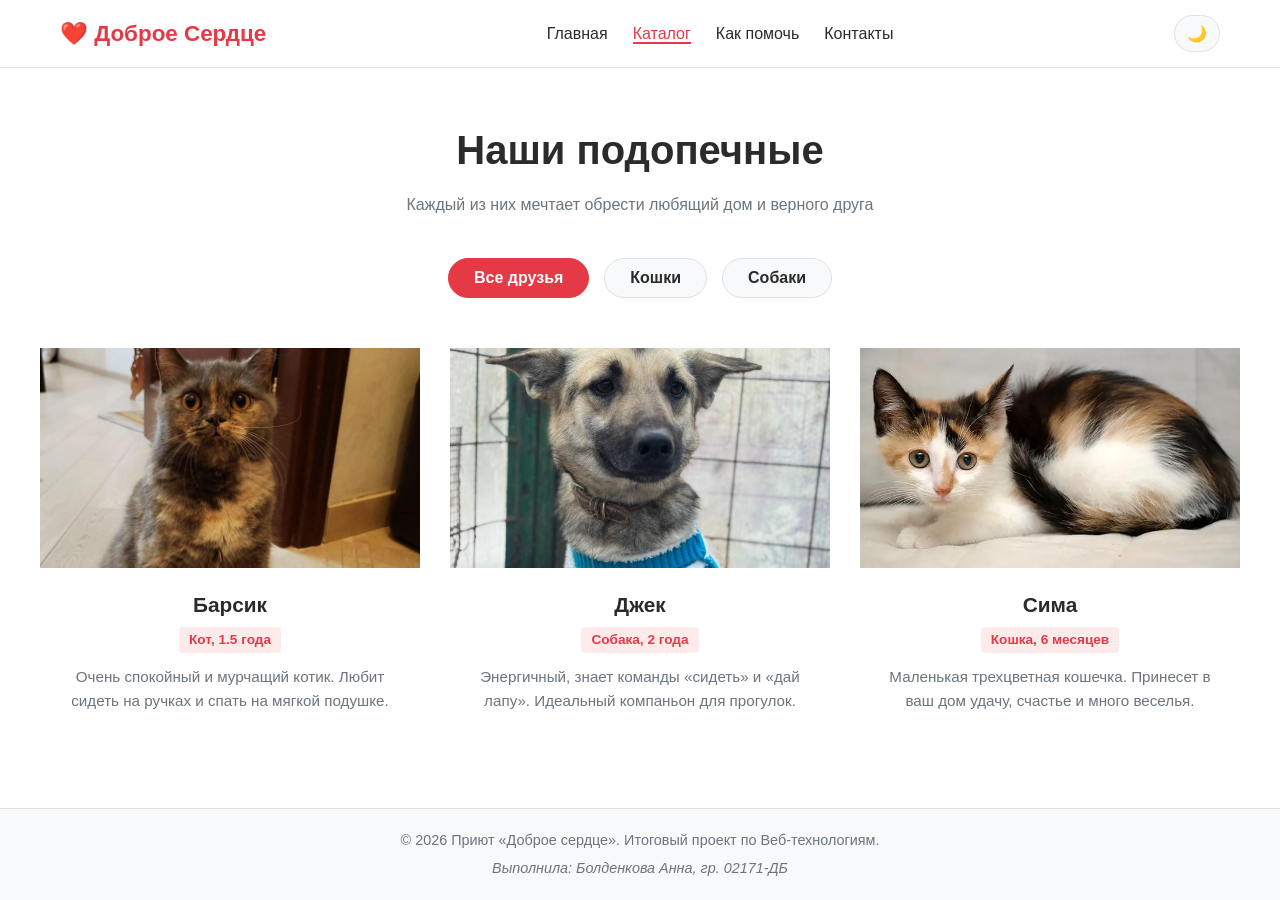
==== catalog.html @ ba564a3d "Завершила верстку страниц Как помочь, Каталог и Контакты, добавила форму записи и настроила стили" ====
<!DOCTYPE html>
<html lang="ru" data-theme="light">
<head>
    <meta charset="UTF-8">
    <meta name="viewport" content="width=device-width, initial-scale=1.0">
    <title>Каталог питомцев — «Доброе сердце»</title>
    <link rel="stylesheet" href="css/style.css">
</head>
<body>

    <!-- Шапка сайта  -->
    <header class="header">
        <div class="header__container">
            <div class="header__logo">
                <a href="index.html" class="header__logo-link">❤️ Доброе Сердце</a>
            </div>
            <nav class="header__nav">
                <ul class="header__menu">
                    <li class="header__menu-item"><a href="index.html" class="header__menu-link">Главная</a></li>
                    <li class="header__menu-item"><a href="catalog.html" class="header__menu-link header__menu-link--active">Каталог</a></li>
                    <li class="header__menu-item"><a href="help.html" class="header__menu-link">Как помочь</a></li>
                    <li class="header__menu-item"><a href="contacts.html" class="header__menu-link">Контакты</a></li>
                </ul>
            </nav>
            <div class="header__actions">
                <button class="header__theme-toggle" id="theme-btn" aria-label="Переключить тему">🌙</button>
            </div>
        </div>
    </header>

    <!-- Основной контент каталога -->
    <main class="catalog-section">
        <div class="catalog-section__container">
            <h1 class="catalog-section__title">Наши подопечные</h1>
            <p class="catalog-section__subtitle">Каждый из них мечтает обрести любящий дом и верного друга</p>
            
            <!-- Панель кнопок для будущей фильтрации на JS -->
            <div class="filter-controls">
                <button class="filter-controls__btn filter-controls__btn--active" data-filter="all">Все друзья</button>
                <button class="filter-controls__btn" data-filter="cat">Кошки</button>
                <button class="filter-controls__btn" data-filter="dog">Собаки</button>
            </div>

            <!-- Сетка с карточками питомцев -->
            <div class="catalog-grid">
                <!-- Карточка 1 -->
                <article class="pet-card" data-type="cat">
                    <div class="pet-card__photo-box">
                        <img src="img/cat1.jpg" alt="Кот Барсик" class="pet-card__image">
                    </div>
                    <div class="pet-card__details">
                        <h3 class="pet-card__title">Барсик</h3>
                        <span class="pet-card__type-tag">Кот, 1.5 года</span>
                        <p class="pet-card__text">Очень спокойный и мурчащий котик. Любит сидеть на ручках и спать на мягкой подушке.</p>
                    </div>
                </article>

                <!-- Карточка 2 -->
                <article class="pet-card" data-type="dog">
                    <div class="pet-card__photo-box">
                        <img src="img/dog1.jpg" alt="Пес Джек" class="pet-card__image">
                    </div>
                    <div class="pet-card__details">
                        <h3 class="pet-card__title">Джек</h3>
                        <span class="pet-card__type-tag">Собака, 2 года</span>
                        <p class="pet-card__text">Энергичный, знает команды «сидеть» и «дай лапу». Идеальный компаньон для прогулок.</p>
                    </div>
                </article>

                <!-- Карточка 3 -->
                <article class="pet-card" data-type="cat">
                    <div class="pet-card__photo-box">
                        <img src="img/cat2.jpg" alt="Кошка Сима" class="pet-card__image">
                    </div>
                    <div class="pet-card__details">
                        <h3 class="pet-card__title">Сима</h3>
                        <span class="pet-card__type-tag">Кошка, 6 месяцев</span>
                        <p class="pet-card__text">Маленькая трехцветная кошечка. Принесет в ваш дом удачу, счастье и много веселья.</p>
                    </div>
                </article>
            </div>
        </div>
    </main>

    <!-- Подвал сайта -->
    <footer class="footer">
        <div class="footer__container">
            <p class="footer__copy">© 2026 Приют «Доброе сердце». Итоговый проект по Веб-технологиям.</p>
            <p class="footer__student">Выполнила: Болденкова Анна, гр. 02171-ДБ</p>
        </div>
    </footer>

    <script src="js/main.js"></script>
</body>
</html>
---- css/style.css ----
/* Настройки цветовых схем */
[data-theme="light"] {
    --bg-primary: #ffffff;
    --bg-secondary: #f8f9fa;
    --text-main: #2b2b2b;
    --text-muted: #6c757d;
    --accent-color: #e63946;
    --header-bg: #ffffff;
    --border-color: #dee2e6;
}

[data-theme="dark"] {
    --bg-primary: #121212;
    --bg-secondary: #1e1e1e;
    --text-main: #f5f5f5;
    --text-muted: #a0a0a0;
    --accent-color: #ff4d5a;
    --header-bg: #1e1e1e;
    --border-color: #333333;
}

/* Сброс базовых стилей */
* {
    box-sizing: border-box;
    margin: 0;
    padding: 0;
}

body {
    font-family: 'Segoe UI', Tahoma, Geneva, Verdana, sans-serif;
    background-color: var(--bg-primary);
    color: var(--text-main);
    line-height: 1.6;
    transition: background-color 0.3s ease, color 0.3s ease;
    display: flex;
    flex-direction: column;
    min-height: 100vh;
    overflow-x: hidden;
}

/* Стили шапки сайта */
.header {
    background-color: var(--header-bg);
    border-bottom: 1px solid var(--border-color);
    position: sticky;
    top: 0;
    z-index: 100;
}

.header__container {
    max-width: 1200px;
    margin: 0 auto;
    padding: 15px 20px;
    display: flex;
    justify-content: space-between;
    align-items: center;
}

.header__logo-link {
    font-size: 1.4rem;
    font-weight: bold;
    color: var(--accent-color);
    text-decoration: none;
}

.header__menu {
    display: flex;
    list-style: none;
    gap: 25px;
}

.header__menu-link {
    color: var(--text-main);
    text-decoration: none;
    font-weight: 500;
    transition: color 0.2s ease;
}

.header__menu-link:hover {
    color: var(--accent-color);
}

.header__menu-link--active {
    color: var(--accent-color);
    border-bottom: 2px solid var(--accent-color);
}

.header__theme-toggle {
    background: none;
    border: 1px solid var(--border-color);
    padding: 8px 12px;
    cursor: pointer;
    border-radius: 20px;
    font-size: 1rem;
    background-color: var(--bg-secondary);
    transition: transform 0.2s ease;
}

.header__theme-toggle:hover {
    transform: scale(1.05);
}

/* Секция главного баннера */
.hero {
    flex: 1;
    display: flex;
    align-items: center;
    justify-content: center;
    text-align: center;
    padding: 60px 20px;
    background: radial-gradient(circle at top right, var(--bg-secondary) 0%, var(--bg-primary) 100%);
}

.hero__container {
    max-width: 800px;
    margin: 0 auto;
}

.hero__title {
    font-size: 2.8rem;
    line-height: 1.2;
    margin-bottom: 20px;
    font-weight: 800;
}

.hero__subtitle {
    color: var(--text-muted);
    font-size: 1.25rem;
    margin-bottom: 35px;
    max-width: 650px;
    margin-left: auto;
    margin-right: auto;
}

.hero__actions {
    display: flex;
    gap: 15px;
    justify-content: center;
    flex-wrap: wrap;
}

/* Кнопки призыва к действию */
.hero__btn {
    display: inline-block;
    padding: 14px 28px;
    font-weight: 600;
    text-decoration: none;
    border-radius: 8px;
    font-size: 1rem;
    transition: background-color 0.2s ease, color 0.2s ease, border-color 0.2s ease;
    border: 2px solid transparent;
}

.hero__btn--primary {
    background-color: var(--accent-color);
    color: #ffffff;
}

.hero__btn--primary:hover {
    background-color: var(--text-main);
    color: var(--bg-primary);
}

.hero__btn--secondary {
    background-color: transparent;
    border-color: var(--border-color);
    color: var(--text-main);
}

.hero__btn--secondary:hover {
    border-color: var(--accent-color);
    color: var(--accent-color);
}

/* Стили подвала сайта */
.footer {
    background-color: var(--bg-secondary);
    border-top: 1px solid var(--border-color);
    padding: 20px;
    text-align: center;
    font-size: 0.9rem;
    color: var(--text-muted);
    width: 100%;
}

.footer__student {
    margin-top: 5px;
    font-style: italic;
}

/* Адаптивные стили для мобильных экранов */
@media (max-width: 576px) {
    .header__container {
        padding: 10px 15px;
    }

    .header__menu {
        gap: 15px;
    }

    .header__logo-link {
        font-size: 1.1rem;
    }

    .hero__title {
        font-size: 2rem;
    }

    .hero__subtitle {
        font-size: 1.05rem;
    }

    .hero__actions {
        flex-direction: column;
        width: 100%;
    }

    .hero__btn {
        width: 100%;
    }
}
/* Стили для страницы каталога */
.catalog-section {
    flex: 1;
    padding: 50px 20px;
    background-color: var(--bg-primary);
}

.catalog-section__container {
    max-width: 1200px;
    margin: 0 auto;
    text-align: center;
}

.catalog-section__title {
    font-size: 2.5rem;
    margin-bottom: 10px;
}

.catalog-section__subtitle {
    color: var(--text-muted);
    margin-bottom: 40px;
}

/* Кнопки управления фильтрами */
.filter-controls {
    display: flex;
    justify-content: center;
    gap: 15px;
    margin-bottom: 40px;
}

.filter-controls__btn {
    background-color: var(--bg-secondary);
    border: 1px solid var(--border-color);
    color: var(--text-main);
    padding: 10px 25px;
    font-size: 1rem;
    font-weight: 600;
    cursor: pointer;
    border-radius: 30px;
    transition: all 0.2s ease;
}

.filter-controls__btn:hover {
    border-color: var(--accent-color);
    color: var(--accent-color);
}

.filter-controls__btn--active {
    background-color: var(--accent-color);
    border-color: var(--accent-color);
    color: #ffffff;
}

.filter-controls__btn--active:hover {
    color: #ffffff;
}

/* Сетка карточек на CSS Grid (по ТЗ) */
.catalog-grid {
    display: grid;
    grid-template-columns: repeat(auto-fill, minmax(280px, 1fr));
    gap: 30px;
    padding: 10px 0;
}

/* Стили карточки питомца */
.pet-card__image {
    width: 100%;
    height: 100%;
    object-fit: cover;
    object-position: center 30%;
    transition: transform 0.3s ease;
}

.pet-card:hover {
    transform: translateY(-5px); /* Плавный подъем карточки при наведении */
    box-shadow: 0 10px 20px rgba(0, 0, 0, 0.08);
}

.pet-card__photo-box {
    width: 100%;
    height: 220px;
    overflow: hidden;
}

.pet-card__image {
    width: 100%;
    height: 100%;
    object-fit: cover; /* Картинка заполняет блок без искажений */
    transition: transform 0.3s ease;
}

.pet-card:hover .pet-card__image {
    transform: scale(1.03);
}

.pet-card__details {
    padding: 20px;
}

.pet-card__title {
    font-size: 1.3rem;
    margin-bottom: 5px;
}

.pet-card__type-tag {
    display: inline-block;
    font-size: 0.85rem;
    color: var(--accent-color);
    font-weight: 600;
    margin-bottom: 12px;
    background-color: rgba(230, 57, 70, 0.1);
    padding: 2px 10px;
    border-radius: 4px;
}

/* Переключаем цвет тега для темной темы */
[data-theme="dark"] .pet-card__type-tag {
    background-color: rgba(255, 77, 90, 0.15);
}

.pet-card__text {
    font-size: 0.95rem;
    color: var(--text-muted);
}

/* Адаптивные правки для мобильных кнопок */
@media (max-width: 480px) {
    .filter-controls {
        flex-direction: column;
        gap: 10px;
    }
    .filter-controls__btn {
        width: 100%;
    }
}

/* Раздел «Как помочь» */
.help-section {
    flex: 1;
    padding: 50px 20px;
    background-color: var(--bg-primary);
}

.help-section__container {
    max-width: 1200px;
    margin: 0 auto;
    text-align: center;
}

.help-section__title {
    font-size: 2.5rem;
    margin-bottom: 10px;
}

.help-section__subtitle {
    color: var(--text-muted);
    margin-bottom: 40px;
}

.help-grid {
    display: grid;
    grid-template-columns: repeat(auto-fit, minmax(320px, 1fr));
    gap: 30px;
    text-align: left;
}

.help-card {
    background-color: var(--bg-secondary);
    border: 1px solid var(--border-color);
    border-radius: 12px;
    padding: 30px;
    transition: box-shadow 0.3s ease;
}

.help-card:hover {
    box-shadow: 0 8px 16px rgba(0, 0, 0, 0.05);
}

.help-card__title {
    font-size: 1.5rem;
    color: var(--accent-color);
    margin-bottom: 15px;
}

.help-card__text {
    color: var(--text-main);
    margin-bottom: 20px;
    font-size: 1rem;
}

.help-card__details {
    background-color: var(--bg-primary);
    border: 1px solid var(--border-color);
    border-radius: 8px;
    padding: 15px;
}

.help-card__item {
    font-size: 0.95rem;
    margin-bottom: 8px;
    color: var(--text-main);
}

.help-card__item:last-child {
    margin-bottom: 0;
}

.help-card__list {
    list-style-position: inside;
    color: var(--text-main);
}

.help-card__list-item {
    margin-bottom: 10px;
    font-size: 0.95rem;
}

.help-card__list-item::marker {
    color: var(--accent-color);
}

/* Раздел «Контакты» */
.contacts-section {
    flex: 1;
    padding: 50px 20px;
    background-color: var(--bg-primary);
}

.contacts-section__container {
    max-width: 1200px;
    margin: 0 auto;
    text-align: center;
}

.contacts-section__title {
    font-size: 2.5rem;
    margin-bottom: 10px;
}

.contacts-section__subtitle {
    color: var(--text-muted);
    margin-bottom: 40px;
}

.contacts-grid {
    display: grid;
    grid-template-columns: repeat(auto-fit, minmax(320px, 1fr));
    gap: 40px;
    text-align: left;
}

.contacts-info {
    background-color: var(--bg-secondary);
    border: 1px solid var(--border-color);
    border-radius: 12px;
    padding: 30px;
    display: flex;
    flex-direction: column;
    gap: 15px;
}

.contacts-info__title {
    font-size: 1.5rem;
    color: var(--text-main);
    margin-bottom: 10px;
}

.contacts-info__text {
    font-size: 1.05rem;
    color: var(--text-main);
}

.applications-panel {
    margin-top: 20px;
    border-top: 1px dashed var(--border-color);
    padding-top: 20px;
}

.applications-panel__title {
    font-size: 1.2rem;
    margin-bottom: 15px;
    color: var(--accent-color);
}

.booking-form {
    background-color: var(--bg-secondary);
    border: 1px solid var(--border-color);
    border-radius: 12px;
    padding: 30px;
    display: flex;
    flex-direction: column;
    gap: 20px;
}

.booking-form__title {
    font-size: 1.5rem;
    color: var(--text-main);
}

.booking-form__subtitle {
    font-size: 0.95rem;
    color: var(--text-muted);
    margin-top: -15px;
}

.booking-form__field {
    display: flex;
    flex-direction: column;
    gap: 8px;
}

.booking-form__label {
    font-size: 0.9rem;
    font-weight: 600;
    color: var(--text-main);
}

.booking-form__input {
    padding: 12px;
    border: 1px solid var(--border-color);
    background-color: var(--bg-primary);
    color: var(--text-main);
    border-radius: 6px;
    font-size: 1rem;
    font-family: inherit;
    transition: border-color 0.2s ease;
}

.booking-form__input:focus {
    outline: none;
    border-color: var(--accent-color);
}

.booking-form__btn {
    background-color: var(--accent-color);
    color: #ffffff;
    border: none;
    padding: 14px;
    font-size: 1rem;
    font-weight: 600;
    border-radius: 6px;
    cursor: pointer;
    transition: background-color 0.2s ease;
    margin-top: 10px;
}

.booking-form__btn:hover {
    background-color: var(--text-main);
}
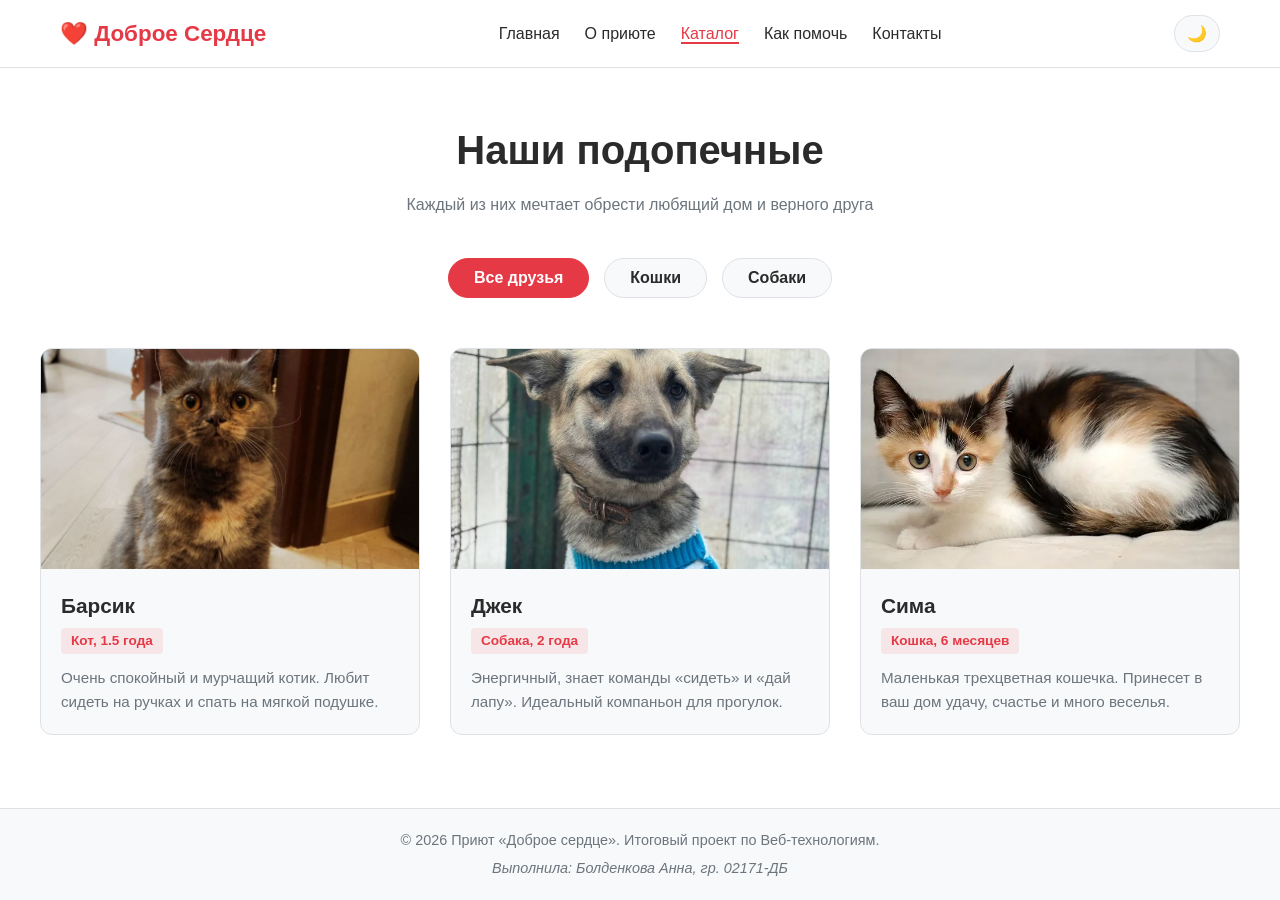
==== commit 1278a80e: "feat: добавила 5-ю страницу О приюте, исправила адаптивность шапки и реализовала темы и фильтрацию к" ====
--- a/catalog.html
+++ b/catalog.html
@@ -17,6 +17,7 @@
             <nav class="header__nav">
                 <ul class="header__menu">
                     <li class="header__menu-item"><a href="index.html" class="header__menu-link">Главная</a></li>
+                    <li class="header__menu-item"><a href="about.html" class="header__menu-link">О приюте</a></li>
                     <li class="header__menu-item"><a href="catalog.html" class="header__menu-link header__menu-link--active">Каталог</a></li>
                     <li class="header__menu-item"><a href="help.html" class="header__menu-link">Как помочь</a></li>
                     <li class="header__menu-item"><a href="contacts.html" class="header__menu-link">Контакты</a></li>
--- a/css/style.css
+++ b/css/style.css
@@ -346,13 +346,44 @@
     color: var(--text-muted);
 }
 
-/* Адаптивные правки для мобильных кнопок */
-@media (max-width: 480px) {
-    .filter-controls {
+/* Адаптивные стили для мобильных экранов */
+@media (max-width: 576px) {
+    .header__container {
+        padding: 10px 15px;
         flex-direction: column;
-        gap: 10px;
-    }
-    .filter-controls__btn {
+        gap: 12px;
+    }
+
+    .header__menu {
+        display: flex;
+        flex-wrap: wrap;
+        justify-content: center;
+        gap: 10px 15px;
+        padding: 0;
+    }
+
+    .header__menu-link {
+        font-size: 0.95rem; 
+    }
+
+    .header__logo-link {
+        font-size: 1.2rem;
+    }
+
+    .hero__title {
+        font-size: 2rem;
+    }
+
+    .hero__subtitle {
+        font-size: 1.05rem;
+    }
+
+    .hero__actions {
+        flex-direction: column;
+        width: 100%;
+    }
+
+    .hero__btn {
         width: 100%;
     }
 }
@@ -569,4 +600,130 @@
 
 .booking-form__btn:hover {
     background-color: var(--text-main);
+}
+
+/* Блок асинхронного JS-приложения (Интересные факты) */
+.pet-fact {
+    margin-top: 40px;
+    background-color: var(--bg-secondary);
+    border: 1px solid var(--border-color);
+    padding: 20px;
+    border-radius: 12px;
+    text-align: center;
+    max-width: 550px;
+    margin-left: auto;
+    margin-right: auto;
+    box-shadow: 0 4px 12px rgba(0, 0, 0, 0.03);
+}
+
+.pet-fact__title {
+    font-size: 1.15rem;
+    color: var(--accent-color);
+    margin-bottom: 10px;
+    font-weight: 700;
+}
+
+.pet-fact__text {
+    font-size: 0.95rem;
+    color: var(--text-main);
+    margin-bottom: 15px;
+    font-style: italic;
+    min-height: 45px;
+}
+
+.pet-fact__btn {
+    background-color: transparent;
+    border: 1px solid var(--accent-color);
+    color: var(--accent-color);
+    padding: 6px 16px;
+    font-size: 0.85rem;
+    font-weight: 600;
+    border-radius: 20px;
+    cursor: pointer;
+    transition: all 0.2s ease;
+}
+
+.pet-fact__btn:hover {
+    background-color: var(--accent-color);
+    color: #ffffff;
+}
+
+/* Стили для страницы О приюте */
+.about-section {
+    flex: 1;
+    padding: 50px 20px;
+    background-color: var(--bg-primary);
+}
+
+.about-section__container {
+    max-width: 1200px;
+    margin: 0 auto;
+    text-align: center;
+}
+
+.about-section__title {
+    font-size: 2.5rem;
+    margin-bottom: 10px;
+}
+
+.about-section__subtitle {
+    color: var(--text-muted);
+    margin-bottom: 40px;
+}
+
+.about-grid {
+    display: grid;
+    grid-template-columns: repeat(auto-fit, minmax(320px, 1fr));
+    gap: 30px;
+    text-align: left;
+}
+
+.about-card {
+    background-color: var(--bg-secondary);
+    border: 1px solid var(--border-color);
+    border-radius: 12px;
+    padding: 30px;
+    transition: box-shadow 0.3s ease;
+}
+
+.about-card:hover {
+    box-shadow: 0 8px 16px rgba(0, 0, 0, 0.05);
+}
+
+.about-card__title {
+    font-size: 1.5rem;
+    color: var(--accent-color);
+    margin-bottom: 15px;
+}
+
+.about-card__text {
+    color: var(--text-main);
+    font-size: 1rem;
+    line-height: 1.7;
+}
+
+.about-card__list {
+    list-style-position: inside;
+    margin-top: 15px;
+    color: var(--text-main);
+}
+
+.about-card__item {
+    margin-bottom: 10px;
+    font-size: 0.95rem;
+}
+
+.about-card__item::marker {
+    color: var(--accent-color);
+}
+
+.pet-card {
+    display: flex;
+    flex-direction: column;
+    background-color: var(--bg-secondary);
+    border: 1px solid var(--border-color);
+    border-radius: 12px;
+    overflow: hidden;
+    text-align: left;
+    transition: transform 0.3s ease, box-shadow 0.3s ease;
 }
